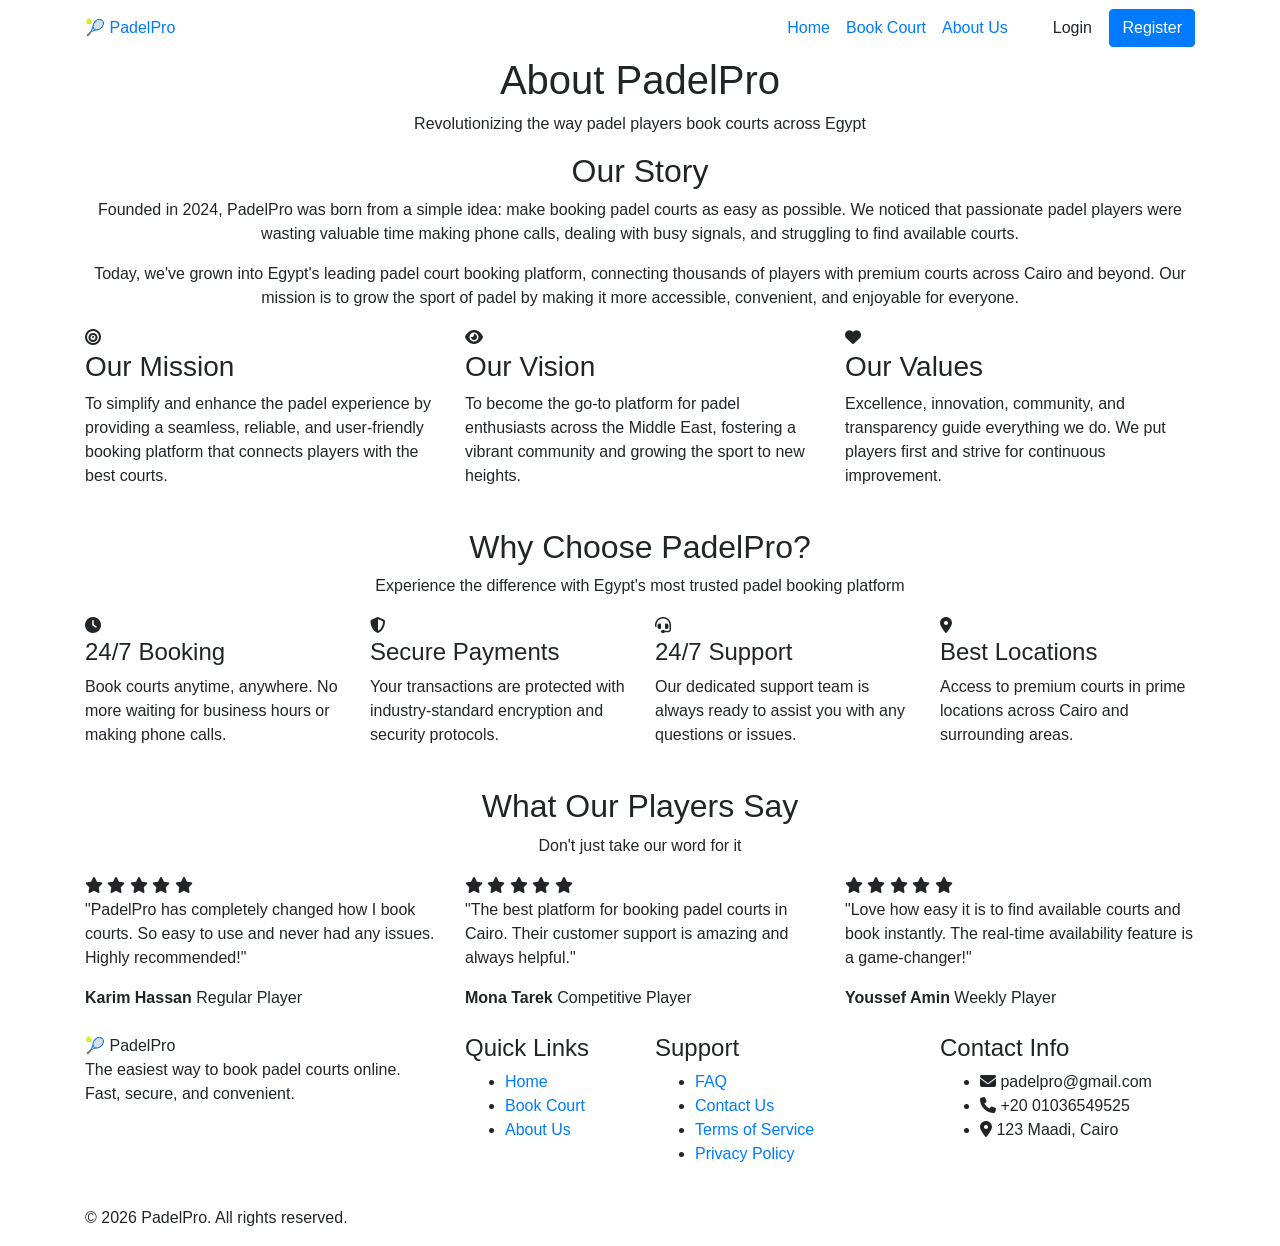
==== aboutus.html @ 2ad685a1 "fix buttons login and signup" ====
<!DOCTYPE html>
<html lang="en">
<head>
    <meta charset="UTF-8">
    <meta name="viewport" content="width=device-width, initial-scale=1.0, shrink-to-fit=no">
    <meta name="description" content="Learn about PadelPro - The leading platform for booking padel courts online. Discover our mission, values, and story.">
    <title>PadelPro - About Us</title>
    
    <!-- Bootstrap 4.6.x CSS -->
    <link rel="stylesheet" href="https://cdn.jsdelivr.net/npm/bootstrap@4.6.2/dist/css/bootstrap.min.css">
    <!-- Custom CSS -->
    <link rel="stylesheet" href="css/aboutus.css">
    <!-- Google Fonts Poppins -->
    <link rel="preconnect" href="https://fonts.googleapis.com">
    <link rel="preconnect" href="https://fonts.gstatic.com" crossorigin>
    <link href="https://fonts.googleapis.com/css2?family=Poppins:wght@300;400;500;600;700&display=swap" rel="stylesheet">
    <!-- Font Awesome Icons -->
    <link rel="stylesheet" href="https://cdnjs.cloudflare.com/ajax/libs/font-awesome/6.4.0/css/all.min.css">
</head>
<body>
    <!-- Header Navigation -->
    <header class="header">
        <nav class="navbar navbar-expand-md py-2">
            <div class="container">
                <a href="index.html" class="logo">
                    <span class="logo-icon">🎾</span>
                    <span class="logo-text">PadelPro</span>
                </a>
                <button class="mobile-menu-toggle navbar-toggler" type="button" data-toggle="collapse" data-target="#mainNavbar" aria-controls="mainNavbar" aria-expanded="false" aria-label="Toggle navigation">
                    <span></span>
                    <span></span>
                    <span></span>
                </button>
                <div class="collapse navbar-collapse" id="mainNavbar">
                    <ul class="navbar-nav ml-auto align-items-md-center">
                        <li class="nav-item"><a href="index.html" class="nav-link">Home</a></li>
                        <li class="nav-item"><a href="#" class="nav-link">Book Court</a></li>
                        <li class="nav-item"><a href="aboutus.html" class="nav-link active">About Us</a></li>
                    </ul>
                    <div class="nav-actions ml-md-4">
                        <a href="login_signup.html" class="btn btn-outline" id="loginNavBtn">Login</a>
                        <a href="signup.html" class="btn btn-primary" id="signupNavBtn">Register</a>
                    </div>
                </div>
            </div>
        </nav>
    </header>

    <!-- Hero Section -->
    <section class="about-hero">
        <div class="container">
            <div class="row justify-content-center text-center">
                <div class="col-lg-8">
                    <h1 class="about-hero-title">About <span class="highlight">PadelPro</span></h1>
                    <p class="about-hero-subtitle">Revolutionizing the way padel players book courts across Egypt</p>
                </div>
            </div>
        </div>
    </section>

    <!-- Our Story Section -->
    <section class="our-story">
        <div class="container">
            <div class="row">
                <div class="col-lg-12">
                    <div class="story-content text-center">
                        <h2 class="section-title">Our <span class="highlight">Story</span></h2>
                        <p class="story-text">Founded in 2024, PadelPro was born from a simple idea: make booking padel courts as easy as possible. We noticed that passionate padel players were wasting valuable time making phone calls, dealing with busy signals, and struggling to find available courts.</p>
                        <p class="story-text">Today, we've grown into Egypt's leading padel court booking platform, connecting thousands of players with premium courts across Cairo and beyond. Our mission is to grow the sport of padel by making it more accessible, convenient, and enjoyable for everyone.</p>
                    </div>
                </div>
            </div>
        </div>
    </section>

    <!-- Our Mission Section -->
    <section class="our-mission">
        <div class="container">
            <div class="row">
                <div class="col-lg-4 mb-4">
                    <div class="mission-card">
                        <div class="mission-icon">
                            <i class="fas fa-bullseye"></i>
                        </div>
                        <h3>Our Mission</h3>
                        <p>To simplify and enhance the padel experience by providing a seamless, reliable, and user-friendly booking platform that connects players with the best courts.</p>
                    </div>
                </div>
                <div class="col-lg-4 mb-4">
                    <div class="mission-card">
                        <div class="mission-icon">
                            <i class="fas fa-eye"></i>
                        </div>
                        <h3>Our Vision</h3>
                        <p>To become the go-to platform for padel enthusiasts across the Middle East, fostering a vibrant community and growing the sport to new heights.</p>
                    </div>
                </div>
                <div class="col-lg-4 mb-4">
                    <div class="mission-card">
                        <div class="mission-icon">
                            <i class="fas fa-heart"></i>
                        </div>
                        <h3>Our Values</h3>
                        <p>Excellence, innovation, community, and transparency guide everything we do. We put players first and strive for continuous improvement.</p>
                    </div>
                </div>
            </div>
        </div>
    </section>

    <!-- Why Choose Us Section -->
    <section class="why-choose-us">
        <div class="container">
            <div class="section-header text-center">
                <h2 class="section-title">Why Choose <span class="highlight">PadelPro?</span></h2>
                <p class="section-subtitle">Experience the difference with Egypt's most trusted padel booking platform</p>
            </div>
            <div class="row">
                <div class="col-md-6 col-lg-3 mb-4">
                    <div class="choose-card">
                        <div class="choose-icon">
                            <i class="fas fa-clock"></i>
                        </div>
                        <h4>24/7 Booking</h4>
                        <p>Book courts anytime, anywhere. No more waiting for business hours or making phone calls.</p>
                    </div>
                </div>
                <div class="col-md-6 col-lg-3 mb-4">
                    <div class="choose-card">
                        <div class="choose-icon">
                            <i class="fas fa-shield-alt"></i>
                        </div>
                        <h4>Secure Payments</h4>
                        <p>Your transactions are protected with industry-standard encryption and security protocols.</p>
                    </div>
                </div>
                <div class="col-md-6 col-lg-3 mb-4">
                    <div class="choose-card">
                        <div class="choose-icon">
                            <i class="fas fa-headset"></i>
                        </div>
                        <h4>24/7 Support</h4>
                        <p>Our dedicated support team is always ready to assist you with any questions or issues.</p>
                    </div>
                </div>
                <div class="col-md-6 col-lg-3 mb-4">
                    <div class="choose-card">
                        <div class="choose-icon">
                            <i class="fas fa-map-marker-alt"></i>
                        </div>
                        <h4>Best Locations</h4>
                        <p>Access to premium courts in prime locations across Cairo and surrounding areas.</p>
                    </div>
                </div>
            </div>
        </div>
    </section>

    <!-- Testimonials Section -->
    <section class="testimonials">
        <div class="container">
            <div class="section-header text-center">
                <h2 class="section-title">What Our <span class="highlight">Players Say</span></h2>
                <p class="section-subtitle">Don't just take our word for it</p>
            </div>
            <div class="row">
                <div class="col-md-6 col-lg-4 mb-4">
                    <div class="testimonial-card">
                        <div class="testimonial-rating">
                            <i class="fas fa-star"></i>
                            <i class="fas fa-star"></i>
                            <i class="fas fa-star"></i>
                            <i class="fas fa-star"></i>
                            <i class="fas fa-star"></i>
                        </div>
                        <p class="testimonial-text">"PadelPro has completely changed how I book courts. So easy to use and never had any issues. Highly recommended!"</p>
                        <div class="testimonial-author">
                            <strong>Karim Hassan</strong>
                            <span>Regular Player</span>
                        </div>
                    </div>
                </div>
                <div class="col-md-6 col-lg-4 mb-4">
                    <div class="testimonial-card">
                        <div class="testimonial-rating">
                            <i class="fas fa-star"></i>
                            <i class="fas fa-star"></i>
                            <i class="fas fa-star"></i>
                            <i class="fas fa-star"></i>
                            <i class="fas fa-star"></i>
                        </div>
                        <p class="testimonial-text">"The best platform for booking padel courts in Cairo. Their customer support is amazing and always helpful."</p>
                        <div class="testimonial-author">
                            <strong>Mona Tarek</strong>
                            <span>Competitive Player</span>
                        </div>
                    </div>
                </div>
                <div class="col-md-6 col-lg-4 mb-4">
                    <div class="testimonial-card">
                        <div class="testimonial-rating">
                            <i class="fas fa-star"></i>
                            <i class="fas fa-star"></i>
                            <i class="fas fa-star"></i>
                            <i class="fas fa-star"></i>
                            <i class="fas fa-star"></i>
                        </div>
                        <p class="testimonial-text">"Love how easy it is to find available courts and book instantly. The real-time availability feature is a game-changer!"</p>
                        <div class="testimonial-author">
                            <strong>Youssef Amin</strong>
                            <span>Weekly Player</span>
                        </div>
                    </div>
                </div>
            </div>
        </div>
    </section>

    <!-- Footer -->
    <footer class="footer">
        <div class="container">
            <div class="row">
                <div class="col-md-6 col-lg-4 mb-4">
                    <div class="footer-logo">
                        <span class="logo-icon">🎾</span>
                        <span class="logo-text">PadelPro</span>
                    </div>
                    <p class="footer-description">The easiest way to book padel courts online. Fast, secure, and convenient.</p>
                </div>
                <div class="col-md-6 col-lg-2 mb-4">
                    <h4 class="footer-title">Quick Links</h4>
                    <ul class="footer-links">
                        <li><a href="index.html">Home</a></li>
                        <li><a href="#">Book Court</a></li>
                        <li><a href="about.html">About Us</a></li>
                    </ul>
                </div>
                <div class="col-md-6 col-lg-3 mb-4">
                    <h4 class="footer-title">Support</h4>
                    <ul class="footer-links">
                        <li><a href="#">FAQ</a></li>
                        <li><a href="#">Contact Us</a></li>
                        <li><a href="#">Terms of Service</a></li>
                        <li><a href="#">Privacy Policy</a></li>
                    </ul>
                </div>
                <div class="col-md-6 col-lg-3 mb-4">
                    <h4 class="footer-title">Contact Info</h4>
                    <ul class="footer-contact">
                        <li><i class="fas fa-envelope"></i> padelpro@gmail.com</li>
                        <li><i class="fas fa-phone"></i> +20 01036549525</li>
                        <li><i class="fas fa-map-marker-alt"></i> 123 Maadi, Cairo</li>
                    </ul>
                </div>
            </div>
            <div class="footer-bottom">
                <p>&copy; 2026 PadelPro. All rights reserved.</p>
            </div>
        </div>
    </footer>

    <!-- Bootstrap JS -->
    <script src="https://code.jquery.com/jquery-3.5.1.slim.min.js"></script>
    <script src="https://cdn.jsdelivr.net/npm/bootstrap@4.6.2/dist/js/bootstrap.bundle.min.js"></script>
</body>
</html>
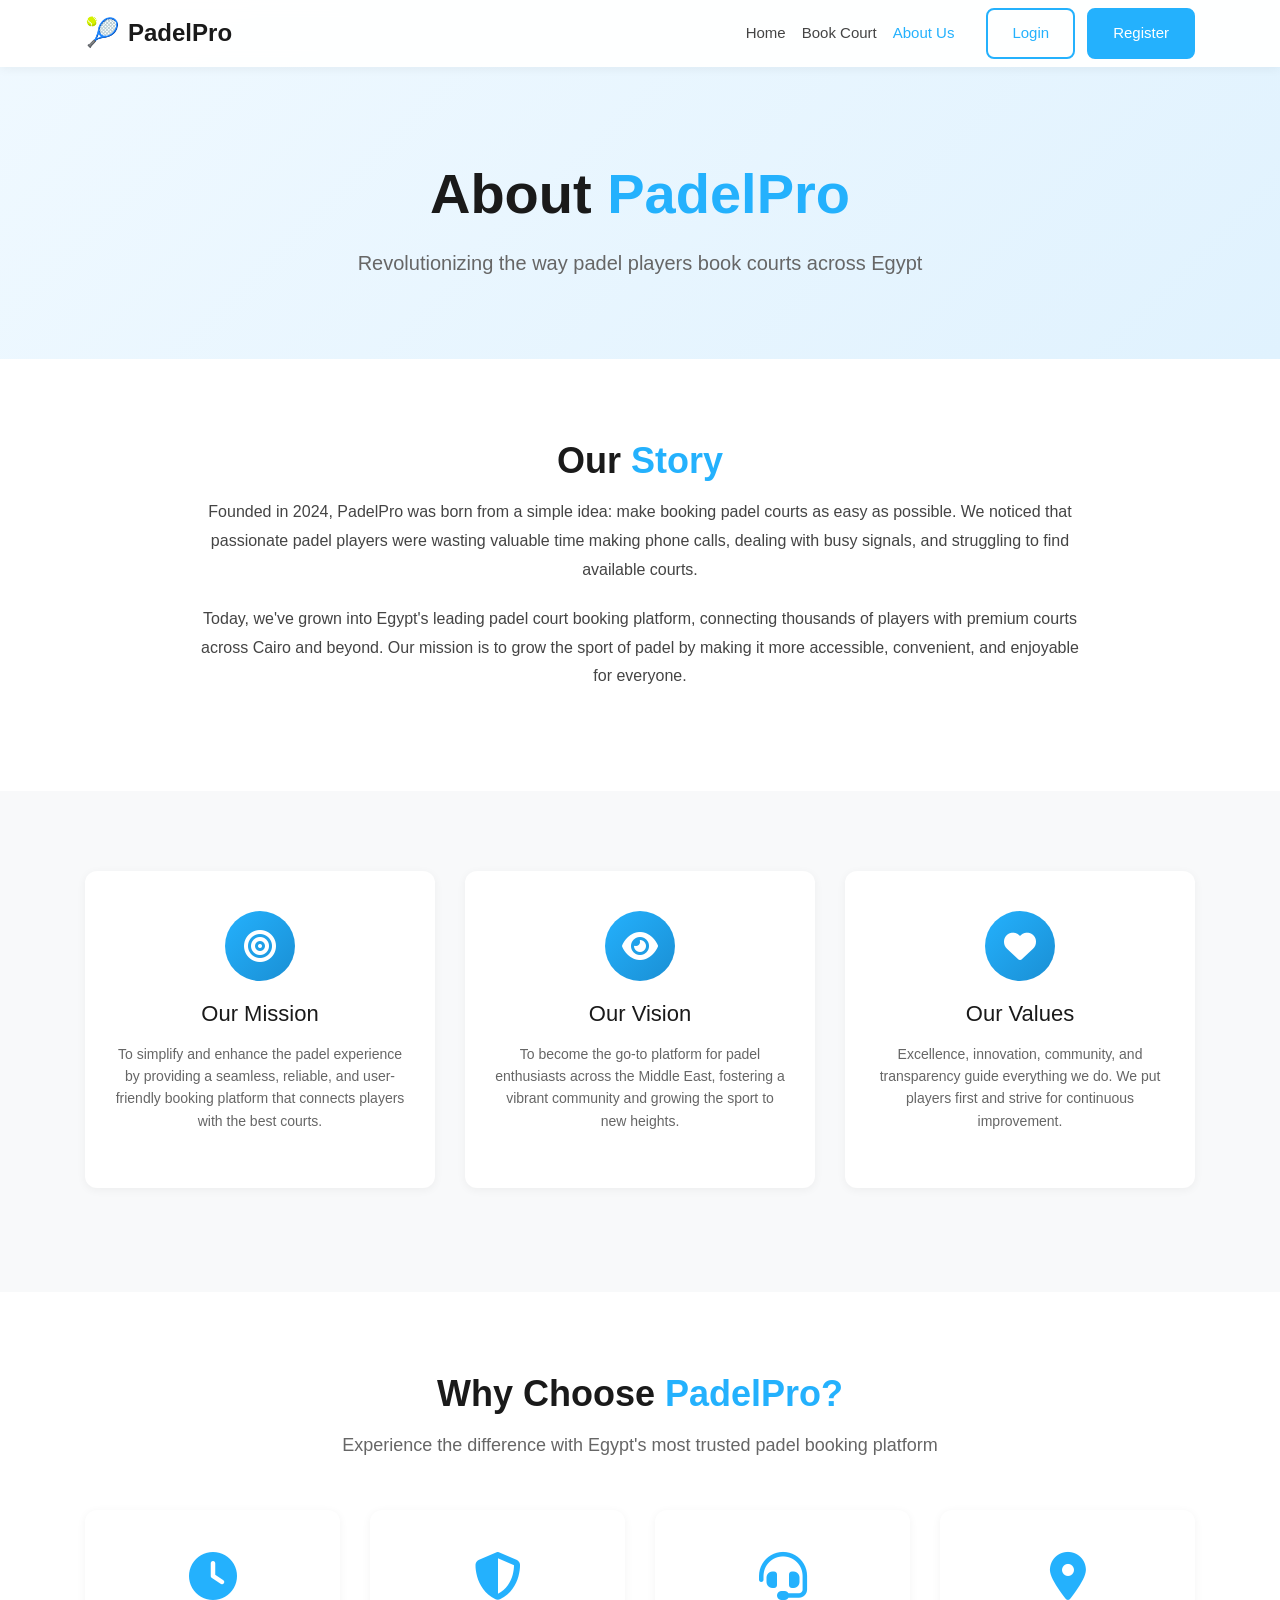
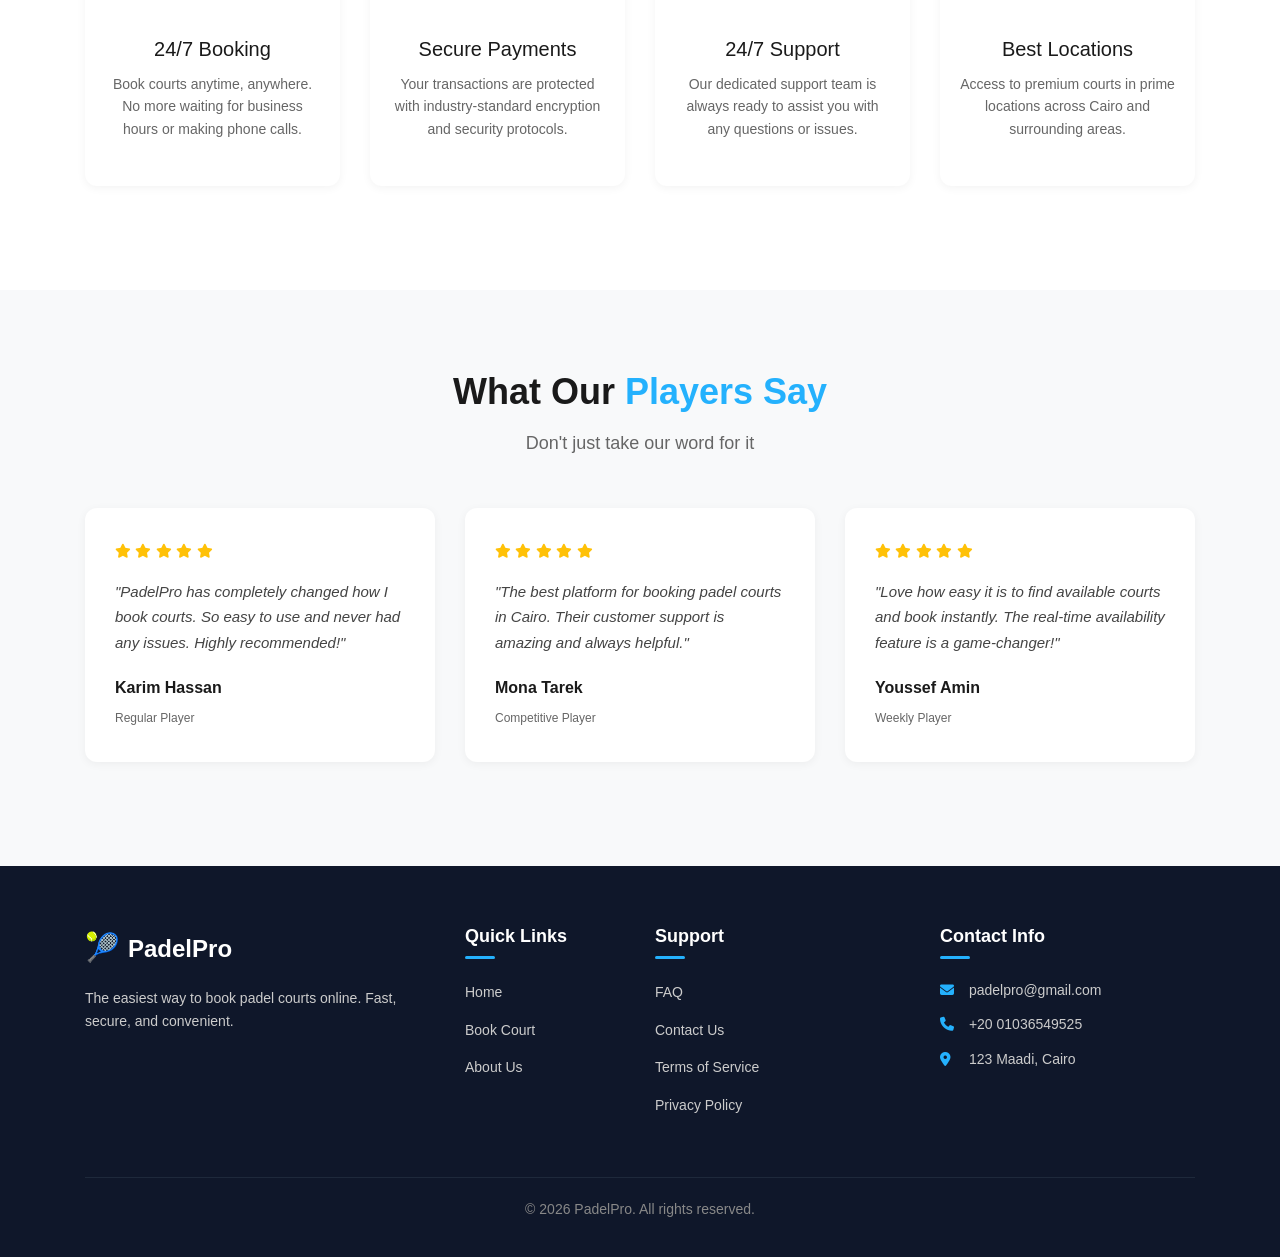
==== commit 442c9fb6: "Updated backend code" ====
--- a/aboutus.html
+++ b/aboutus.html
@@ -1,266 +1,266 @@
-<!DOCTYPE html>
-<html lang="en">
-<head>
-    <meta charset="UTF-8">
-    <meta name="viewport" content="width=device-width, initial-scale=1.0, shrink-to-fit=no">
-    <meta name="description" content="Learn about PadelPro - The leading platform for booking padel courts online. Discover our mission, values, and story.">
-    <title>PadelPro - About Us</title>
-    
-    <!-- Bootstrap 4.6.x CSS -->
-    <link rel="stylesheet" href="https://cdn.jsdelivr.net/npm/bootstrap@4.6.2/dist/css/bootstrap.min.css">
-    <!-- Custom CSS -->
-    <link rel="stylesheet" href="css/aboutus.css">
-    <!-- Google Fonts Poppins -->
-    <link rel="preconnect" href="https://fonts.googleapis.com">
-    <link rel="preconnect" href="https://fonts.gstatic.com" crossorigin>
-    <link href="https://fonts.googleapis.com/css2?family=Poppins:wght@300;400;500;600;700&display=swap" rel="stylesheet">
-    <!-- Font Awesome Icons -->
-    <link rel="stylesheet" href="https://cdnjs.cloudflare.com/ajax/libs/font-awesome/6.4.0/css/all.min.css">
-</head>
-<body>
-    <!-- Header Navigation -->
-    <header class="header">
-        <nav class="navbar navbar-expand-md py-2">
-            <div class="container">
-                <a href="index.html" class="logo">
-                    <span class="logo-icon">🎾</span>
-                    <span class="logo-text">PadelPro</span>
-                </a>
-                <button class="mobile-menu-toggle navbar-toggler" type="button" data-toggle="collapse" data-target="#mainNavbar" aria-controls="mainNavbar" aria-expanded="false" aria-label="Toggle navigation">
-                    <span></span>
-                    <span></span>
-                    <span></span>
-                </button>
-                <div class="collapse navbar-collapse" id="mainNavbar">
-                    <ul class="navbar-nav ml-auto align-items-md-center">
-                        <li class="nav-item"><a href="index.html" class="nav-link">Home</a></li>
-                        <li class="nav-item"><a href="#" class="nav-link">Book Court</a></li>
-                        <li class="nav-item"><a href="aboutus.html" class="nav-link active">About Us</a></li>
-                    </ul>
-                    <div class="nav-actions ml-md-4">
-                        <a href="login_signup.html" class="btn btn-outline" id="loginNavBtn">Login</a>
-                        <a href="signup.html" class="btn btn-primary" id="signupNavBtn">Register</a>
-                    </div>
-                </div>
-            </div>
-        </nav>
-    </header>
-
-    <!-- Hero Section -->
-    <section class="about-hero">
-        <div class="container">
-            <div class="row justify-content-center text-center">
-                <div class="col-lg-8">
-                    <h1 class="about-hero-title">About <span class="highlight">PadelPro</span></h1>
-                    <p class="about-hero-subtitle">Revolutionizing the way padel players book courts across Egypt</p>
-                </div>
-            </div>
-        </div>
-    </section>
-
-    <!-- Our Story Section -->
-    <section class="our-story">
-        <div class="container">
-            <div class="row">
-                <div class="col-lg-12">
-                    <div class="story-content text-center">
-                        <h2 class="section-title">Our <span class="highlight">Story</span></h2>
-                        <p class="story-text">Founded in 2024, PadelPro was born from a simple idea: make booking padel courts as easy as possible. We noticed that passionate padel players were wasting valuable time making phone calls, dealing with busy signals, and struggling to find available courts.</p>
-                        <p class="story-text">Today, we've grown into Egypt's leading padel court booking platform, connecting thousands of players with premium courts across Cairo and beyond. Our mission is to grow the sport of padel by making it more accessible, convenient, and enjoyable for everyone.</p>
-                    </div>
-                </div>
-            </div>
-        </div>
-    </section>
-
-    <!-- Our Mission Section -->
-    <section class="our-mission">
-        <div class="container">
-            <div class="row">
-                <div class="col-lg-4 mb-4">
-                    <div class="mission-card">
-                        <div class="mission-icon">
-                            <i class="fas fa-bullseye"></i>
-                        </div>
-                        <h3>Our Mission</h3>
-                        <p>To simplify and enhance the padel experience by providing a seamless, reliable, and user-friendly booking platform that connects players with the best courts.</p>
-                    </div>
-                </div>
-                <div class="col-lg-4 mb-4">
-                    <div class="mission-card">
-                        <div class="mission-icon">
-                            <i class="fas fa-eye"></i>
-                        </div>
-                        <h3>Our Vision</h3>
-                        <p>To become the go-to platform for padel enthusiasts across the Middle East, fostering a vibrant community and growing the sport to new heights.</p>
-                    </div>
-                </div>
-                <div class="col-lg-4 mb-4">
-                    <div class="mission-card">
-                        <div class="mission-icon">
-                            <i class="fas fa-heart"></i>
-                        </div>
-                        <h3>Our Values</h3>
-                        <p>Excellence, innovation, community, and transparency guide everything we do. We put players first and strive for continuous improvement.</p>
-                    </div>
-                </div>
-            </div>
-        </div>
-    </section>
-
-    <!-- Why Choose Us Section -->
-    <section class="why-choose-us">
-        <div class="container">
-            <div class="section-header text-center">
-                <h2 class="section-title">Why Choose <span class="highlight">PadelPro?</span></h2>
-                <p class="section-subtitle">Experience the difference with Egypt's most trusted padel booking platform</p>
-            </div>
-            <div class="row">
-                <div class="col-md-6 col-lg-3 mb-4">
-                    <div class="choose-card">
-                        <div class="choose-icon">
-                            <i class="fas fa-clock"></i>
-                        </div>
-                        <h4>24/7 Booking</h4>
-                        <p>Book courts anytime, anywhere. No more waiting for business hours or making phone calls.</p>
-                    </div>
-                </div>
-                <div class="col-md-6 col-lg-3 mb-4">
-                    <div class="choose-card">
-                        <div class="choose-icon">
-                            <i class="fas fa-shield-alt"></i>
-                        </div>
-                        <h4>Secure Payments</h4>
-                        <p>Your transactions are protected with industry-standard encryption and security protocols.</p>
-                    </div>
-                </div>
-                <div class="col-md-6 col-lg-3 mb-4">
-                    <div class="choose-card">
-                        <div class="choose-icon">
-                            <i class="fas fa-headset"></i>
-                        </div>
-                        <h4>24/7 Support</h4>
-                        <p>Our dedicated support team is always ready to assist you with any questions or issues.</p>
-                    </div>
-                </div>
-                <div class="col-md-6 col-lg-3 mb-4">
-                    <div class="choose-card">
-                        <div class="choose-icon">
-                            <i class="fas fa-map-marker-alt"></i>
-                        </div>
-                        <h4>Best Locations</h4>
-                        <p>Access to premium courts in prime locations across Cairo and surrounding areas.</p>
-                    </div>
-                </div>
-            </div>
-        </div>
-    </section>
-
-    <!-- Testimonials Section -->
-    <section class="testimonials">
-        <div class="container">
-            <div class="section-header text-center">
-                <h2 class="section-title">What Our <span class="highlight">Players Say</span></h2>
-                <p class="section-subtitle">Don't just take our word for it</p>
-            </div>
-            <div class="row">
-                <div class="col-md-6 col-lg-4 mb-4">
-                    <div class="testimonial-card">
-                        <div class="testimonial-rating">
-                            <i class="fas fa-star"></i>
-                            <i class="fas fa-star"></i>
-                            <i class="fas fa-star"></i>
-                            <i class="fas fa-star"></i>
-                            <i class="fas fa-star"></i>
-                        </div>
-                        <p class="testimonial-text">"PadelPro has completely changed how I book courts. So easy to use and never had any issues. Highly recommended!"</p>
-                        <div class="testimonial-author">
-                            <strong>Karim Hassan</strong>
-                            <span>Regular Player</span>
-                        </div>
-                    </div>
-                </div>
-                <div class="col-md-6 col-lg-4 mb-4">
-                    <div class="testimonial-card">
-                        <div class="testimonial-rating">
-                            <i class="fas fa-star"></i>
-                            <i class="fas fa-star"></i>
-                            <i class="fas fa-star"></i>
-                            <i class="fas fa-star"></i>
-                            <i class="fas fa-star"></i>
-                        </div>
-                        <p class="testimonial-text">"The best platform for booking padel courts in Cairo. Their customer support is amazing and always helpful."</p>
-                        <div class="testimonial-author">
-                            <strong>Mona Tarek</strong>
-                            <span>Competitive Player</span>
-                        </div>
-                    </div>
-                </div>
-                <div class="col-md-6 col-lg-4 mb-4">
-                    <div class="testimonial-card">
-                        <div class="testimonial-rating">
-                            <i class="fas fa-star"></i>
-                            <i class="fas fa-star"></i>
-                            <i class="fas fa-star"></i>
-                            <i class="fas fa-star"></i>
-                            <i class="fas fa-star"></i>
-                        </div>
-                        <p class="testimonial-text">"Love how easy it is to find available courts and book instantly. The real-time availability feature is a game-changer!"</p>
-                        <div class="testimonial-author">
-                            <strong>Youssef Amin</strong>
-                            <span>Weekly Player</span>
-                        </div>
-                    </div>
-                </div>
-            </div>
-        </div>
-    </section>
-
-    <!-- Footer -->
-    <footer class="footer">
-        <div class="container">
-            <div class="row">
-                <div class="col-md-6 col-lg-4 mb-4">
-                    <div class="footer-logo">
-                        <span class="logo-icon">🎾</span>
-                        <span class="logo-text">PadelPro</span>
-                    </div>
-                    <p class="footer-description">The easiest way to book padel courts online. Fast, secure, and convenient.</p>
-                </div>
-                <div class="col-md-6 col-lg-2 mb-4">
-                    <h4 class="footer-title">Quick Links</h4>
-                    <ul class="footer-links">
-                        <li><a href="index.html">Home</a></li>
-                        <li><a href="#">Book Court</a></li>
-                        <li><a href="about.html">About Us</a></li>
-                    </ul>
-                </div>
-                <div class="col-md-6 col-lg-3 mb-4">
-                    <h4 class="footer-title">Support</h4>
-                    <ul class="footer-links">
-                        <li><a href="#">FAQ</a></li>
-                        <li><a href="#">Contact Us</a></li>
-                        <li><a href="#">Terms of Service</a></li>
-                        <li><a href="#">Privacy Policy</a></li>
-                    </ul>
-                </div>
-                <div class="col-md-6 col-lg-3 mb-4">
-                    <h4 class="footer-title">Contact Info</h4>
-                    <ul class="footer-contact">
-                        <li><i class="fas fa-envelope"></i> padelpro@gmail.com</li>
-                        <li><i class="fas fa-phone"></i> +20 01036549525</li>
-                        <li><i class="fas fa-map-marker-alt"></i> 123 Maadi, Cairo</li>
-                    </ul>
-                </div>
-            </div>
-            <div class="footer-bottom">
-                <p>&copy; 2026 PadelPro. All rights reserved.</p>
-            </div>
-        </div>
-    </footer>
-
-    <!-- Bootstrap JS -->
-    <script src="https://code.jquery.com/jquery-3.5.1.slim.min.js"></script>
-    <script src="https://cdn.jsdelivr.net/npm/bootstrap@4.6.2/dist/js/bootstrap.bundle.min.js"></script>
-</body>
+<!DOCTYPE html>
+<html lang="en">
+<head>
+    <meta charset="UTF-8">
+    <meta name="viewport" content="width=device-width, initial-scale=1.0, shrink-to-fit=no">
+    <meta name="description" content="Learn about PadelPro - The leading platform for booking padel courts online. Discover our mission, values, and story.">
+    <title>PadelPro - About Us</title>
+    
+    <!-- Bootstrap 4.6.x CSS -->
+    <link rel="stylesheet" href="https://cdn.jsdelivr.net/npm/bootstrap@4.6.2/dist/css/bootstrap.min.css">
+    <!-- Custom CSS -->
+    <link rel="stylesheet" href="css/aboutus.css">
+    <!-- Google Fonts Poppins -->
+    <link rel="preconnect" href="https://fonts.googleapis.com">
+    <link rel="preconnect" href="https://fonts.gstatic.com" crossorigin>
+    <link href="https://fonts.googleapis.com/css2?family=Poppins:wght@300;400;500;600;700&display=swap" rel="stylesheet">
+    <!-- Font Awesome Icons -->
+    <link rel="stylesheet" href="https://cdnjs.cloudflare.com/ajax/libs/font-awesome/6.4.0/css/all.min.css">
+</head>
+<body>
+    <!-- Header Navigation -->
+    <header class="header">
+        <nav class="navbar navbar-expand-md py-2">
+            <div class="container">
+                <a href="index.html" class="logo">
+                    <span class="logo-icon">🎾</span>
+                    <span class="logo-text">PadelPro</span>
+                </a>
+                <button class="mobile-menu-toggle navbar-toggler" type="button" data-toggle="collapse" data-target="#mainNavbar" aria-controls="mainNavbar" aria-expanded="false" aria-label="Toggle navigation">
+                    <span></span>
+                    <span></span>
+                    <span></span>
+                </button>
+                <div class="collapse navbar-collapse" id="mainNavbar">
+                    <ul class="navbar-nav ml-auto align-items-md-center">
+                        <li class="nav-item"><a href="index.html" class="nav-link">Home</a></li>
+                        <li class="nav-item"><a href="#" class="nav-link">Book Court</a></li>
+                        <li class="nav-item"><a href="aboutus.html" class="nav-link active">About Us</a></li>
+                    </ul>
+                    <div class="nav-actions ml-md-4">
+                        <a href="login_signup.html" class="btn btn-outline" id="loginNavBtn">Login</a>
+                        <a href="signup.html" class="btn btn-primary" id="signupNavBtn">Register</a>
+                    </div>
+                </div>
+            </div>
+        </nav>
+    </header>
+
+    <!-- Hero Section -->
+    <section class="about-hero">
+        <div class="container">
+            <div class="row justify-content-center text-center">
+                <div class="col-lg-8">
+                    <h1 class="about-hero-title">About <span class="highlight">PadelPro</span></h1>
+                    <p class="about-hero-subtitle">Revolutionizing the way padel players book courts across Egypt</p>
+                </div>
+            </div>
+        </div>
+    </section>
+
+    <!-- Our Story Section -->
+    <section class="our-story">
+        <div class="container">
+            <div class="row">
+                <div class="col-lg-12">
+                    <div class="story-content text-center">
+                        <h2 class="section-title">Our <span class="highlight">Story</span></h2>
+                        <p class="story-text">Founded in 2024, PadelPro was born from a simple idea: make booking padel courts as easy as possible. We noticed that passionate padel players were wasting valuable time making phone calls, dealing with busy signals, and struggling to find available courts.</p>
+                        <p class="story-text">Today, we've grown into Egypt's leading padel court booking platform, connecting thousands of players with premium courts across Cairo and beyond. Our mission is to grow the sport of padel by making it more accessible, convenient, and enjoyable for everyone.</p>
+                    </div>
+                </div>
+            </div>
+        </div>
+    </section>
+
+    <!-- Our Mission Section -->
+    <section class="our-mission">
+        <div class="container">
+            <div class="row">
+                <div class="col-lg-4 mb-4">
+                    <div class="mission-card">
+                        <div class="mission-icon">
+                            <i class="fas fa-bullseye"></i>
+                        </div>
+                        <h3>Our Mission</h3>
+                        <p>To simplify and enhance the padel experience by providing a seamless, reliable, and user-friendly booking platform that connects players with the best courts.</p>
+                    </div>
+                </div>
+                <div class="col-lg-4 mb-4">
+                    <div class="mission-card">
+                        <div class="mission-icon">
+                            <i class="fas fa-eye"></i>
+                        </div>
+                        <h3>Our Vision</h3>
+                        <p>To become the go-to platform for padel enthusiasts across the Middle East, fostering a vibrant community and growing the sport to new heights.</p>
+                    </div>
+                </div>
+                <div class="col-lg-4 mb-4">
+                    <div class="mission-card">
+                        <div class="mission-icon">
+                            <i class="fas fa-heart"></i>
+                        </div>
+                        <h3>Our Values</h3>
+                        <p>Excellence, innovation, community, and transparency guide everything we do. We put players first and strive for continuous improvement.</p>
+                    </div>
+                </div>
+            </div>
+        </div>
+    </section>
+
+    <!-- Why Choose Us Section -->
+    <section class="why-choose-us">
+        <div class="container">
+            <div class="section-header text-center">
+                <h2 class="section-title">Why Choose <span class="highlight">PadelPro?</span></h2>
+                <p class="section-subtitle">Experience the difference with Egypt's most trusted padel booking platform</p>
+            </div>
+            <div class="row">
+                <div class="col-md-6 col-lg-3 mb-4">
+                    <div class="choose-card">
+                        <div class="choose-icon">
+                            <i class="fas fa-clock"></i>
+                        </div>
+                        <h4>24/7 Booking</h4>
+                        <p>Book courts anytime, anywhere. No more waiting for business hours or making phone calls.</p>
+                    </div>
+                </div>
+                <div class="col-md-6 col-lg-3 mb-4">
+                    <div class="choose-card">
+                        <div class="choose-icon">
+                            <i class="fas fa-shield-alt"></i>
+                        </div>
+                        <h4>Secure Payments</h4>
+                        <p>Your transactions are protected with industry-standard encryption and security protocols.</p>
+                    </div>
+                </div>
+                <div class="col-md-6 col-lg-3 mb-4">
+                    <div class="choose-card">
+                        <div class="choose-icon">
+                            <i class="fas fa-headset"></i>
+                        </div>
+                        <h4>24/7 Support</h4>
+                        <p>Our dedicated support team is always ready to assist you with any questions or issues.</p>
+                    </div>
+                </div>
+                <div class="col-md-6 col-lg-3 mb-4">
+                    <div class="choose-card">
+                        <div class="choose-icon">
+                            <i class="fas fa-map-marker-alt"></i>
+                        </div>
+                        <h4>Best Locations</h4>
+                        <p>Access to premium courts in prime locations across Cairo and surrounding areas.</p>
+                    </div>
+                </div>
+            </div>
+        </div>
+    </section>
+
+    <!-- Testimonials Section -->
+    <section class="testimonials">
+        <div class="container">
+            <div class="section-header text-center">
+                <h2 class="section-title">What Our <span class="highlight">Players Say</span></h2>
+                <p class="section-subtitle">Don't just take our word for it</p>
+            </div>
+            <div class="row">
+                <div class="col-md-6 col-lg-4 mb-4">
+                    <div class="testimonial-card">
+                        <div class="testimonial-rating">
+                            <i class="fas fa-star"></i>
+                            <i class="fas fa-star"></i>
+                            <i class="fas fa-star"></i>
+                            <i class="fas fa-star"></i>
+                            <i class="fas fa-star"></i>
+                        </div>
+                        <p class="testimonial-text">"PadelPro has completely changed how I book courts. So easy to use and never had any issues. Highly recommended!"</p>
+                        <div class="testimonial-author">
+                            <strong>Karim Hassan</strong>
+                            <span>Regular Player</span>
+                        </div>
+                    </div>
+                </div>
+                <div class="col-md-6 col-lg-4 mb-4">
+                    <div class="testimonial-card">
+                        <div class="testimonial-rating">
+                            <i class="fas fa-star"></i>
+                            <i class="fas fa-star"></i>
+                            <i class="fas fa-star"></i>
+                            <i class="fas fa-star"></i>
+                            <i class="fas fa-star"></i>
+                        </div>
+                        <p class="testimonial-text">"The best platform for booking padel courts in Cairo. Their customer support is amazing and always helpful."</p>
+                        <div class="testimonial-author">
+                            <strong>Mona Tarek</strong>
+                            <span>Competitive Player</span>
+                        </div>
+                    </div>
+                </div>
+                <div class="col-md-6 col-lg-4 mb-4">
+                    <div class="testimonial-card">
+                        <div class="testimonial-rating">
+                            <i class="fas fa-star"></i>
+                            <i class="fas fa-star"></i>
+                            <i class="fas fa-star"></i>
+                            <i class="fas fa-star"></i>
+                            <i class="fas fa-star"></i>
+                        </div>
+                        <p class="testimonial-text">"Love how easy it is to find available courts and book instantly. The real-time availability feature is a game-changer!"</p>
+                        <div class="testimonial-author">
+                            <strong>Youssef Amin</strong>
+                            <span>Weekly Player</span>
+                        </div>
+                    </div>
+                </div>
+            </div>
+        </div>
+    </section>
+
+    <!-- Footer -->
+    <footer class="footer">
+        <div class="container">
+            <div class="row">
+                <div class="col-md-6 col-lg-4 mb-4">
+                    <div class="footer-logo">
+                        <span class="logo-icon">🎾</span>
+                        <span class="logo-text">PadelPro</span>
+                    </div>
+                    <p class="footer-description">The easiest way to book padel courts online. Fast, secure, and convenient.</p>
+                </div>
+                <div class="col-md-6 col-lg-2 mb-4">
+                    <h4 class="footer-title">Quick Links</h4>
+                    <ul class="footer-links">
+                        <li><a href="index.html">Home</a></li>
+                        <li><a href="#">Book Court</a></li>
+                        <li><a href="about.html">About Us</a></li>
+                    </ul>
+                </div>
+                <div class="col-md-6 col-lg-3 mb-4">
+                    <h4 class="footer-title">Support</h4>
+                    <ul class="footer-links">
+                        <li><a href="#">FAQ</a></li>
+                        <li><a href="#">Contact Us</a></li>
+                        <li><a href="#">Terms of Service</a></li>
+                        <li><a href="#">Privacy Policy</a></li>
+                    </ul>
+                </div>
+                <div class="col-md-6 col-lg-3 mb-4">
+                    <h4 class="footer-title">Contact Info</h4>
+                    <ul class="footer-contact">
+                        <li><i class="fas fa-envelope"></i> padelpro@gmail.com</li>
+                        <li><i class="fas fa-phone"></i> +20 01036549525</li>
+                        <li><i class="fas fa-map-marker-alt"></i> 123 Maadi, Cairo</li>
+                    </ul>
+                </div>
+            </div>
+            <div class="footer-bottom">
+                <p>&copy; 2026 PadelPro. All rights reserved.</p>
+            </div>
+        </div>
+    </footer>
+
+    <!-- Bootstrap JS -->
+    <script src="https://code.jquery.com/jquery-3.5.1.slim.min.js"></script>
+    <script src="https://cdn.jsdelivr.net/npm/bootstrap@4.6.2/dist/js/bootstrap.bundle.min.js"></script>
+</body>
 </html>
--- a/css/aboutus.css
+++ b/css/aboutus.css
@@ -0,0 +1,484 @@
+/* ----- GLOBAL STYLES ----- */
+* {
+    margin: 0;
+    padding: 0;
+    box-sizing: border-box;
+}
+
+:root {
+    --primary-color: #24b1fd;
+    --primary-dark: #1a8fd4;
+    --primary-light: #7cd4ff;
+    --secondary-color: #FF6B35;
+    --text-dark: #1a1a1a;
+    --text-medium: #444444;
+    --text-light: #666666;
+    --white: #ffffff;
+    --off-white: #f8f9fa;
+    --light-gray: #e9ecef;
+    --border-color: #dee2e6;
+    --success-color: #28a745;
+    --danger-color: #dc3545;
+    --font-family: 'Poppins', sans-serif;
+    --border-radius-sm: 8px;
+    --border-radius-md: 12px;
+    --border-radius-lg: 20px;
+    --shadow-sm: 0 2px 10px rgba(0, 0, 0, 0.05);
+    --shadow-md: 0 5px 20px rgba(0, 0, 0, 0.1);
+    --shadow-lg: 0 10px 30px rgba(0, 0, 0, 0.15);
+}
+
+body {
+    font-family: var(--font-family);
+    line-height: 1.6;
+    color: var(--text-medium);
+    background-color: var(--white);
+    overflow-x: hidden;
+}
+
+/* Header Navigation */
+.header {
+    position: fixed;
+    top: 0;
+    left: 0;
+    right: 0;
+    background-color: rgba(255, 255, 255, 0.95);
+    backdrop-filter: blur(10px);
+    z-index: 1030;
+    box-shadow: var(--shadow-sm);
+}
+
+.navbar {
+    padding: 15px 0;
+}
+
+.logo {
+    display: inline-flex;
+    align-items: center;
+    gap: 8px;
+    font-size: 24px;
+    font-weight: 700;
+    color: var(--text-dark);
+    text-decoration: none;
+}
+
+.logo-icon {
+    font-size: 28px;
+}
+
+.navbar-nav .nav-link {
+    font-size: 15px;
+    font-weight: 500;
+    color: var(--text-medium);
+    padding: 0.5rem 1rem;
+    transition: none;
+}
+
+.navbar-nav .nav-link.active,
+.navbar-nav .nav-link:hover {
+    color: var(--primary-color);
+}
+
+.nav-actions {
+    display: flex;
+    gap: 12px;
+    align-items: center;
+}
+
+.mobile-menu-toggle {
+    display: none;
+    background: none;
+    border: none;
+    padding: 5px;
+    cursor: pointer;
+}
+
+.mobile-menu-toggle span {
+    display: block;
+    width: 25px;
+    height: 3px;
+    background-color: var(--text-dark);
+    margin: 5px 0;
+    border-radius: 3px;
+}
+
+/* Buttons */
+.btn {
+    font-weight: 500;
+    border-radius: var(--border-radius-sm);
+    font-family: var(--font-family);
+    padding: 12px 24px;
+    font-size: 15px;
+    border-width: 2px;
+    transition: none;
+}
+
+.btn-primary {
+    background-color: var(--primary-color);
+    border-color: var(--primary-color);
+    color: var(--white);
+}
+
+.btn-primary:hover {
+    background-color: var(--primary-dark);
+    border-color: var(--primary-dark);
+    color: var(--white);
+}
+
+.btn-outline {
+    background-color: transparent;
+    color: var(--primary-color);
+    border-color: var(--primary-color);
+}
+
+.btn-outline:hover {
+    background-color: var(--primary-color);
+    color: var(--white);
+}
+
+/* About Hero Section */
+.about-hero {
+    padding: 160px 0 80px;
+    background: linear-gradient(135deg, #f0f9ff 0%, #e0f2fe 100%);
+    text-align: center;
+}
+
+.about-hero-title {
+    font-size: 56px;
+    font-weight: 700;
+    color: var(--text-dark);
+    margin-bottom: 20px;
+}
+
+.about-hero-title .highlight {
+    color: var(--primary-color);
+}
+
+.about-hero-subtitle {
+    font-size: 20px;
+    color: var(--text-light);
+    max-width: 700px;
+    margin: 0 auto;
+}
+
+/* Section Common Styles */
+.section-title {
+    font-size: 36px;
+    font-weight: 700;
+    color: var(--text-dark);
+    margin-bottom: 16px;
+}
+
+.section-title .highlight {
+    color: var(--primary-color);
+}
+
+.section-subtitle {
+    font-size: 18px;
+    color: var(--text-light);
+    margin-bottom: 50px;
+}
+
+.section-header {
+    margin-bottom: 50px;
+}
+
+/* Our Story Section */
+.our-story {
+    padding: 80px 0;
+    background-color: var(--white);
+}
+
+.story-content {
+    max-width: 900px;
+    margin: 0 auto;
+}
+
+.story-text {
+    font-size: 16px;
+    color: var(--text-medium);
+    margin-bottom: 20px;
+    line-height: 1.8;
+}
+
+/* Our Mission Section */
+.our-mission {
+    padding: 80px 0;
+    background-color: var(--off-white);
+}
+
+.mission-card {
+    background: var(--white);
+    padding: 40px 30px;
+    border-radius: var(--border-radius-md);
+    text-align: center;
+    transition: all 0.3s ease;
+    box-shadow: var(--shadow-sm);
+    height: 100%;
+}
+
+.mission-card:hover {
+    transform: translateY(-5px);
+    box-shadow: 0 10px 30px rgba(36, 177, 253, 0.2);
+}
+
+.mission-icon {
+    width: 70px;
+    height: 70px;
+    background: linear-gradient(135deg, #24b1fd 0%, #1a8fd4 100%);
+    border-radius: 50%;
+    display: flex;
+    align-items: center;
+    justify-content: center;
+    margin: 0 auto 20px;
+}
+
+.mission-icon i {
+    font-size: 32px;
+    color: var(--white);
+}
+
+.mission-card h3 {
+    font-size: 22px;
+    margin-bottom: 15px;
+    color: var(--text-dark);
+}
+
+.mission-card p {
+    font-size: 14px;
+    color: var(--text-light);
+    line-height: 1.6;
+}
+
+/* Why Choose Us Section */
+.why-choose-us {
+    padding: 80px 0;
+    background-color: var(--white);
+}
+
+.choose-card {
+    text-align: center;
+    padding: 30px 20px;
+    background: var(--white);
+    border-radius: var(--border-radius-md);
+    box-shadow: var(--shadow-sm);
+    transition: all 0.3s ease;
+    height: 100%;
+}
+
+.choose-card:hover {
+    transform: translateY(-5px);
+    box-shadow: var(--shadow-md);
+}
+
+.choose-icon {
+    font-size: 48px;
+    color: var(--primary-color);
+    margin-bottom: 20px;
+}
+
+.choose-card h4 {
+    font-size: 20px;
+    margin-bottom: 12px;
+    color: var(--text-dark);
+}
+
+.choose-card p {
+    font-size: 14px;
+    color: var(--text-light);
+    line-height: 1.6;
+}
+
+/* Testimonials Section */
+.testimonials {
+    padding: 80px 0;
+    background-color: var(--off-white);
+}
+
+.testimonial-card {
+    background: var(--white);
+    padding: 30px;
+    border-radius: var(--border-radius-md);
+    box-shadow: var(--shadow-sm);
+    transition: all 0.3s ease;
+    height: 100%;
+    border-bottom: 3px solid transparent;
+}
+
+.testimonial-card:hover {
+    border-bottom-color: var(--primary-color);
+    transform: translateY(-5px);
+    box-shadow: var(--shadow-md);
+}
+
+.testimonial-rating {
+    margin-bottom: 15px;
+}
+
+.testimonial-rating i {
+    color: #ffc107;
+    font-size: 14px;
+}
+
+.testimonial-text {
+    font-size: 15px;
+    color: var(--text-medium);
+    line-height: 1.7;
+    margin-bottom: 20px;
+    font-style: italic;
+}
+
+.testimonial-author strong {
+    display: block;
+    color: var(--text-dark);
+    font-size: 16px;
+    margin-bottom: 3px;
+}
+
+.testimonial-author span {
+    font-size: 12px;
+    color: var(--text-light);
+}
+
+/* Footer */
+.footer {
+    background-color: #0f172a;
+    color: #cccccc;
+    padding: 60px 0 20px;
+}
+
+.footer-logo {
+    display: flex;
+    align-items: center;
+    gap: 8px;
+    font-size: 24px;
+    font-weight: 700;
+    color: var(--white);
+    margin-bottom: 16px;
+}
+
+.footer-description {
+    font-size: 14px;
+    line-height: 1.6;
+}
+
+.footer-title {
+    color: var(--white);
+    font-size: 18px;
+    margin-bottom: 20px;
+    font-weight: 600;
+    position: relative;
+}
+
+.footer-title::after {
+    content: '';
+    display: block;
+    width: 30px;
+    height: 3px;
+    background-color: var(--primary-color);
+    margin-top: 8px;
+    border-radius: 2px;
+}
+
+.footer-links {
+    list-style: none;
+    padding-left: 0;
+}
+
+.footer-links li {
+    margin-bottom: 12px;
+}
+
+.footer-links a {
+    color: #cccccc;
+    font-size: 14px;
+    text-decoration: none;
+    transition: all 0.3s ease;
+}
+
+.footer-links a:hover {
+    color: var(--primary-light);
+    padding-left: 5px;
+}
+
+.footer-contact {
+    list-style: none;
+    padding-left: 0;
+}
+
+.footer-contact li {
+    margin-bottom: 12px;
+    font-size: 14px;
+}
+
+.footer-contact li i {
+    width: 25px;
+    color: var(--primary-color);
+}
+
+.footer-bottom {
+    text-align: center;
+    padding-top: 20px;
+    border-top: 1px solid #1e293b;
+    font-size: 14px;
+    color: #888;
+    margin-top: 20px;
+}
+
+/* Responsive Design */
+@media (max-width: 991.98px) {
+    .about-hero-title {
+        font-size: 44px;
+    }
+    
+    .section-title {
+        font-size: 32px;
+    }
+}
+
+@media (max-width: 767.98px) {
+    .about-hero {
+        padding: 120px 0 60px;
+    }
+    
+    .about-hero-title {
+        font-size: 36px;
+    }
+    
+    .about-hero-subtitle {
+        font-size: 16px;
+    }
+    
+    .section-title {
+        font-size: 28px;
+    }
+    
+    .our-story {
+        padding: 60px 0;
+    }
+    
+    .mobile-menu-toggle {
+        display: block;
+    }
+    
+    .nav-actions {
+        display: none;
+    }
+    
+    .navbar-collapse {
+        background: rgba(255, 255, 255, 0.98);
+        padding: 20px;
+        border-radius: 12px;
+        margin-top: 10px;
+    }
+}
+
+@media (max-width: 480px) {
+    .about-hero-title {
+        font-size: 28px;
+    }
+    
+    .section-title {
+        font-size: 24px;
+    }
+}
